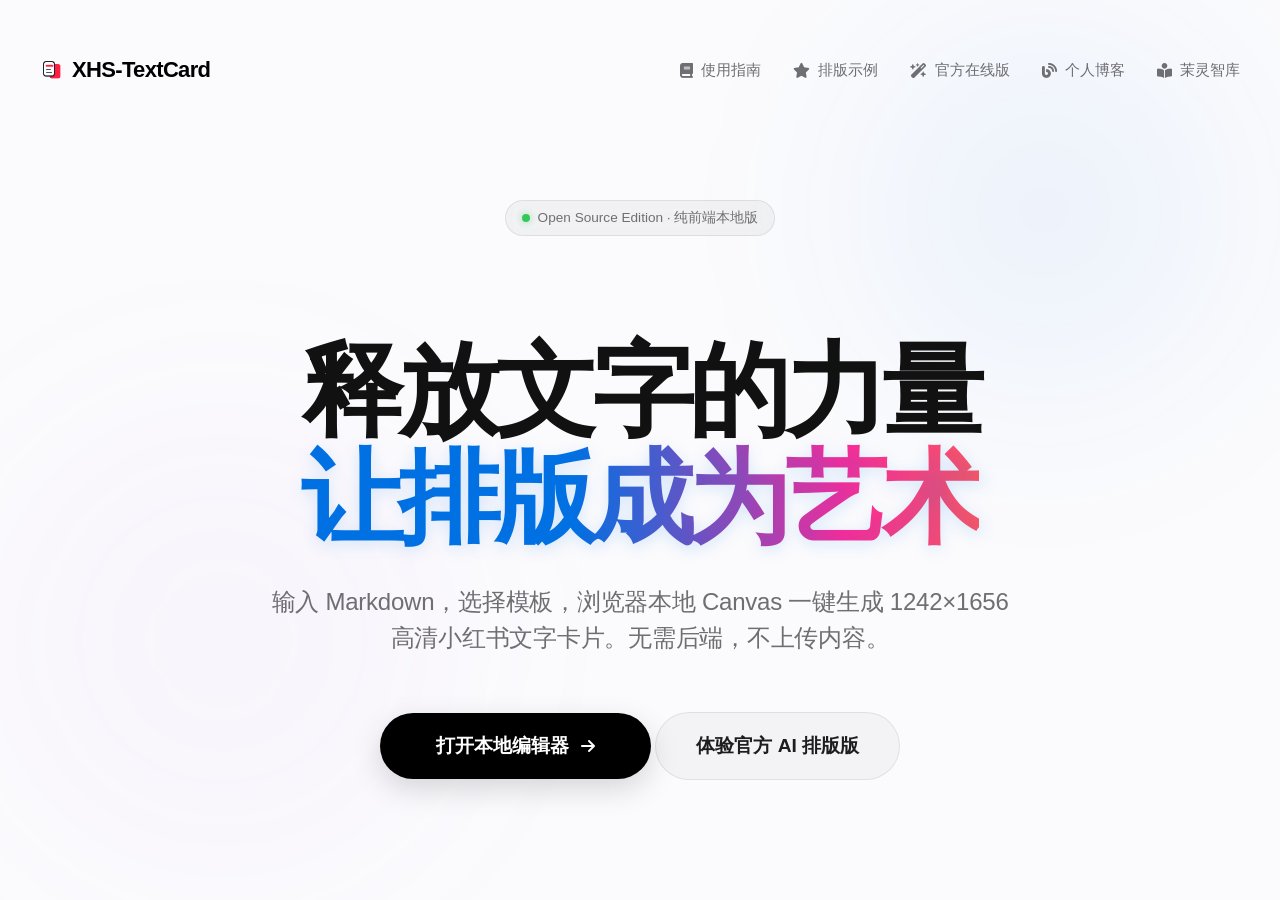
==== index.html @ 155b5cff "66" ====
<!DOCTYPE html>
<html lang="zh-CN" prefix="og: http://ogp.me/ns#">
<head>
    <meta charset="UTF-8">
    <meta name="viewport" content="width=device-width, initial-scale=1.0">
    <title>小红书文字卡片生成器·Markdown 转图片</title>
    <meta name="description" content="一款纯前端开源小红书文字卡片生成器。支持 Markdown 排版、 智能分页、12 款大师级模板、本地 Canvas 渲染、品牌签名防盗水印。一键导出 1242×1656 高清图片。官方在线版提供 AI 智能排版、飞书批量集成和 API 增强能力。">
    <meta name="keywords" content="小红书文字卡片生成器,小红书排版工具,文字转图片,Markdown转图片,创作者神器,排版设计,社交媒体运营">
    <meta name="author" content="茉灵智库">
    <meta name="robots" content="index, follow">
    <link rel="canonical" href="https://88lin.github.io/TextCard/">
    <link rel="icon" href="/favicon.svg" type="image/svg+xml">
    <link rel="apple-touch-icon" href="/apple-touch-icon.png">
    <link rel="manifest" href="/site.webmanifest">
    <meta name="theme-color" content="#ffffff">
    
    <!-- Open Graph / Facebook -->
    <meta property="og:type" content="website">
    <meta property="og:url" content="https://88lin.github.io/TextCard/">
    <meta property="og:title" content="小红书智能文字转图片工具 - 创作者排版神器">
    <meta property="og:description" content="纯前端开源小红书文字卡片生成器，支持 Markdown 智能分页、12款大师级模板、本地 Canvas 渲染、品牌签名防盗水印。专为内容创作者打造，一键将长文转化为高颜值社交媒体图片，创作者排版神器！">
    <meta property="og:site_name" content="XHS-TextCard">
    <meta property="og:image" content="https://88lin.github.io/TextCard/og-cover.png">
    <meta property="og:image:width" content="2400">
    <meta property="og:image:height" content="1260">
    <meta property="og:image:alt" content="XHS-TextCard 小红书文字卡片生成器界面预览">
    <meta property="og:locale" content="zh_CN">

    <!-- Twitter -->
    <meta name="twitter:card" content="summary_large_image">
    <meta name="twitter:url" content="https://88lin.github.io/TextCard/">
    <meta name="twitter:title" content="小红书文字转图片工具｜XHS-TextCard">
    <meta name="twitter:description" content="专为小红书打造的文字转图片工具，支持 Markdown 智能分页、12 款模板、本地 Canvas 渲染。官方在线版提供 AI 智能排版增强能力。">
    <meta name="twitter:image" content="https://88lin.github.io/TextCard/og-cover.png">
    <meta name="twitter:image:alt" content="小红书文字转图片工具预览图">

    <script type="application/ld+json">
    {
      "@context": "https://schema.org",
      "@type": "SoftwareApplication",
      "name": "XHS-TextCard",
      "alternateName": [
        "小红书文字卡片生成器",
        "小红书排版工具",
        "XHS Card Generator",
        "小红书 Markdown 转图片工具"
      ],
      "url": "https://88lin.github.io/TextCard/",
      "logo": "https://88lin.github.io/TextCard/favicon.svg",
      "image": "https://88lin.github.io/TextCard/og-cover.png",
      "screenshot": [
        "https://88lin.github.io/TextCard/assets/template-minimalist.png",
        "https://88lin.github.io/TextCard/assets/template-gradient.png",
        "https://88lin.github.io/TextCard/assets/template-dark.png"
      ],
      "description": "免费开源的小红书文字卡片生成器，支持 Markdown 智能自动分页、12 大师级模板、本地 Canvas 渲染、品牌签名与防盗水印。纯浏览器本地运行，隐私零风险，一键将长文转化为高清图片。",
      "applicationCategory": "DesignApplication, MultimediaApplication",
      "operatingSystem": "Any",
      "browserRequirements": "Requires JavaScript. Requires HTML5 Canvas.",
      "softwareVersion": "1.4.0",
      "datePublished": "2024-01-01",
      "dateModified": "2026-05-17",
      "fileFormat": "text/html",
      "featureList": [
        "智能自动分页算法",
        "Markdown 语法支持",
        "12 款大师级设计模板",
        "品牌签名与防盗水印",
        "1242×1656 高清图片导出",
        "纯本地运行零数据上传",
        "实时预览编辑",
        "官方在线版支持 AI 智能排版"
      ],
      "screenshot": "https://88lin.github.io/TextCard/og-cover.png",
      "offers": {
        "@type": "Offer",
        "price": "0",
        "priceCurrency": "CNY",
        "availability": "https://schema.org/InStock",
        "priceValidUntil": "2099-12-31"
      },
      "aggregateRating": {
        "@type": "AggregateRating",
        "ratingValue": "4.9",
        "ratingCount": "128",
        "bestRating": "5",
        "worstRating": "1"
      },
      "author": {
        "@type": "Person",
        "name": "茉灵智库",
        "url": "https://88lin.github.io/gzh/index.html"
      },
      "publisher": {
        "@type": "Organization",
        "name": "XHS-TextCard",
        "url": "https://88lin.github.io/TextCard/",
        "logo": {
          "@type": "ImageObject",
          "url": "https://88lin.github.io/TextCard/rednote.png",
          "width": 1200,
          "height": 630
        }
      },
      "copyrightHolder": {
        "@type": "Person",
        "name": "茉灵智库"
      },
      "codeRepository": "https://github.com/88lin/TextCard",
      "sameAs": [
        "https://github.com/88lin/TextCard",
        "https://88lin.github.io/TextCard"
      ],
      "isBasedOn": "https://github.com/88lin/TextCard"
    }
    </script>

    <!-- BreadcrumbList Schema -->
    <script type="application/ld+json">
    {
      "@context": "https://schema.org",
      "@type": "BreadcrumbList",
      "itemListElement": [
        {
          "@type": "ListItem",
          "position": 1,
          "name": "首页",
          "item": "https://88lin.github.io/TextCard/"
        },
        {
          "@type": "ListItem",
          "position": 2,
          "name": "编辑器",
          "item": "https://88lin.github.io/TextCard/editor.html"
        }
      ]
    }
    </script>

    <!-- FAQ Schema -->
    <script type="application/ld+json">
    {
      "@context": "https://schema.org",
      "@type": "FAQPage",
      "mainEntity": [
        {
          "@type": "Question",
          "name": "如何制作小红书文字卡片？",
          "acceptedAnswer": {
            "@type": "Answer",
            "text": "在工作台输入文字并选择模板，系统会自动完成分页和排版，一键下载高清图片。支持 Markdown 语法，包括标题、加粗、高亮、列表等格式。"
          }
        },
        {
          "@type": "Question",
          "name": "XHS-TextCard 支持 Markdown 语法吗？",
          "acceptedAnswer": {
            "@type": "Answer",
            "text": "完美支持标题、加粗、高亮、列表等 Markdown 语法，让文字更具表现力。"
          }
        },
        {
          "@type": "Question",
          "name": "生成的图片质量如何？",
          "acceptedAnswer": {
            "@type": "Answer",
            "text": "默认生成 1242x1656 高清图片，适配小红书 3:4 黄金比例，文字清晰锐利，完美适配视网膜屏幕。"
          }
        },
        {
          "@type": "Question",
          "name": "文字太长会被截断吗？",
          "acceptedAnswer": {
            "@type": "Answer",
            "text": "不会。系统内置智能分页算法，当内容超过单页容量时，会自动按段落切分为多张连贯的卡片。"
          }
        },
        {
          "@type": "Question",
          "name": "XHS-TextCard 是否免费？有水印吗？",
          "acceptedAnswer": {
            "@type": "Answer",
            "text": "开源版完全免费，保持纯前端和本地渲染。官方在线版提供 AI 智能排版、飞书批量集成和 API 等增强能力。"
          }
        }
      ]
    }
    </script>

    <link rel="stylesheet" href="https://cdnjs.snrat.com/ajax/libs/font-awesome/6.4.0/css/all.min.css">
    <link rel="stylesheet" href="css/base/reset.css">
    <link rel="stylesheet" href="css/base/variables.css">
    <link rel="stylesheet" href="css/pages/index.css">
    <link rel="icon" href="logo.png" type="image/png">
    <link rel="apple-touch-icon" href="logo.png">
</head>

<body>
    <div id="landing-page" class="landing-page">
        <div class="landing-content">
            <nav class="landing-nav">
                <div class="brand">
                    <img src="logo.png" alt="XHS-TextCard" width="24" height="24">
                    XHS-TextCard
                </div>
                <div class="nav-links">
                    <a href="guide.html">
                        <i class="fas fa-book"></i> 使用指南
                    </a>
                    <a href="format-demo.html">
                        <i class="fas fa-star"></i> 排版示例
                    </a>
                    <a href="https://88lin.github.io/TextCard/" target="_blank" rel="noopener">
                        <i class="fas fa-wand-magic-sparkles"></i> 官方在线版
                    </a>
                    <a href="https://blog.88lin.eu.org">
                        <i class="fas fa-blog"></i> 个人博客
                    </a>
                    <span class="contact-item qr-trigger">
                        <i class="fas fa-book-reader"></i> 茉灵智库
                        <div class="qr-popover">
                            <img src="rednote.png" alt="公众号二维码">
                            <p>扫码关注公众号</p>
                        </div>
                    </span>
                </div>
            </nav>
            
            <main class="hero-section">
                <div class="hero-pill"><span class="hero-pill-dot"></span>Open Source Edition · 纯前端本地版</div>
                <h1 class="hero-title"><span class="seo-visually-hidden">XHS-TextCard：开源小红书文字卡片生成器</span>释放文字的力量<br><span class="accent">让排版成为艺术</span></h1>
                <p class="hero-subtitle">输入 Markdown，选择模板，浏览器本地 Canvas 一键生成 1242×1656 高清小红书文字卡片。无需后端，不上传内容。</p>
                <div class="hero-actions">
                    <a href="editor.html" class="btn-hero">
                        打开本地编辑器
                        <i class="fas fa-arrow-right"></i>
                    </a>
                    <a href="https://88lin.github.io/TextCard/" class="btn-secondary" target="_blank" rel="noopener">
                        体验官方 AI 排版版
                    </a>
                </div>
            </main>

            <!-- SEO Content Section -->
            <section class="seo-content" style="max-width: 900px; margin: 3rem auto; padding: 0 1.5rem; text-align: center;">
                <h2 style="font-size: 1.8rem; color: var(--landing-text-main); margin-bottom: 1.5rem; font-weight: 600;">为什么需要小红书文字卡片生成器？</h2>
                <p style="color: var(--landing-text-secondary); line-height: 1.8; margin-bottom: 1.5rem; font-size: 0.95rem;">
                    在小红书内容创作中，图文并茂的笔记往往能获得更高的曝光率和互动量。传统截图无法保证排版美观，复杂图像编辑软件又费时费力。<strong>XHS-TextCard 小红书文字卡片生成器</strong>是一款专为创作者打造的<strong>开源小红书文字卡片工具</strong>，让你无需设计基础，也能快速生成专业级文字卡片。
                </p>
                <p style="color: var(--landing-text-secondary); line-height: 1.8; margin-bottom: 1.5rem; font-size: 0.95rem;">
                    XHS-TextCard 支持<strong>小红书 Markdown 转图片</strong>，解析标题、加粗、高亮、引用、列表和图片等语法。配合智能分页算法，长文会自动拆分为多张 3:4 比例高清卡片（1242×1656px），并支持专属签名、防盗水印和模板级视觉定制。
                </p>
            </section>

            <section class="features-grid">
                <div class="feature-card">
                    <div class="feature-icon"><i class="fas fa-magic"></i></div>
                    <h3>智能自动分页</h3>
                    <p>自动拆分长文，智能掌控阅读节奏</p>
                </div>
                <div class="feature-card">
                    <div class="feature-icon"><i class="fas fa-palette"></i></div>
                    <h3>大师级模板</h3>
                    <p>内置专业设计，一键开启高级排版</p>
                </div>
                <div class="feature-card">
                    <div class="feature-icon"><i class="fas fa-fingerprint"></i></div>
                    <h3>全方位定制</h3>
                    <p>专属签名与水印，打造独特品牌 IP</p>
                </div>
            </section>

            <section class="template-showcase" style="padding: 2rem 0; margin-top: 2rem;">
                <div style="max-width: 1000px; margin: 0 auto;">
                    <h2 style="text-align: center; margin-bottom: 1rem; color: var(--landing-text-main); font-size: 2rem; font-weight: 600;">12 款大师级小红书文字卡片模板，一键切换</h2>
                    <p style="text-align:center; color: var(--landing-text-secondary); margin-bottom: 2.5rem; font-size: 0.95rem;">开源版内置多套模板，可本地调整字号、行距、背景、签名和水印。</p>
                    <div style="display: grid; grid-template-columns: repeat(auto-fit, minmax(280px, 1fr)); gap: 2rem;">
                        <!-- 风格 1 -->
                        <div style="background: rgba(255,255,255,0.6); backdrop-filter: blur(20px); -webkit-backdrop-filter: blur(20px); border-radius: 24px; overflow: hidden; border: 1px solid rgba(255,255,255,0.5); transition: transform 0.3s ease;">
                            <div style="width: 100%; aspect-ratio: 3/4; overflow: hidden; background: #f5f7fa;">
                                <img src="assets/template-minimalist.png" alt="小红书文字卡片生成器极简留白风格模板预览" style="width: 100%; height: 100%; object-fit: cover; display: block;">
                            </div>
                            <div style="padding: 1.5rem;">
                                <h3 style="font-size: 1.1rem; margin-bottom: 0.5rem; color: var(--landing-text-main); font-weight: 600;">极简留白风格</h3>
                                <p style="color: var(--landing-text-secondary); font-size: 0.9rem; line-height: 1.5;">适合情感语录、诗歌摘录。大面积留白给予呼吸感，突出文字本身的力量。</p>
                            </div>
                        </div>
                        <!-- 风格 2 -->
                        <div style="background: rgba(255,255,255,0.6); backdrop-filter: blur(20px); -webkit-backdrop-filter: blur(20px); border-radius: 24px; overflow: hidden; border: 1px solid rgba(255,255,255,0.5); transition: transform 0.3s ease;">
                            <div style="width: 100%; aspect-ratio: 3/4; overflow: hidden; background: #a1c4fd;">
                                <img src="assets/template-gradient.png" alt="小红书排版工具清新渐变风格模板预览" style="width: 100%; height: 100%; object-fit: cover; display: block;">
                            </div>
                            <div style="padding: 1.5rem;">
                                <h3 style="font-size: 1.1rem; margin-bottom: 0.5rem; color: var(--landing-text-main); font-weight: 600;">清新渐变风格</h3>
                                <p style="color: var(--landing-text-secondary); font-size: 0.9rem; line-height: 1.5;">适合干货分享、知识科普。柔和的背景色减少阅读疲劳，提升完读率。</p>
                            </div>
                        </div>
                        <!-- 风格 3 -->
                        <div style="background: rgba(255,255,255,0.6); backdrop-filter: blur(20px); -webkit-backdrop-filter: blur(20px); border-radius: 24px; overflow: hidden; border: 1px solid rgba(255,255,255,0.5); transition: transform 0.3s ease;">
                            <div style="width: 100%; aspect-ratio: 3/4; overflow: hidden; background: #333;">
                                <img src="assets/template-dark.png" alt="小红书 Markdown 转图片暗黑沉浸风格模板预览" style="width: 100%; height: 100%; object-fit: cover; display: block;">
                            </div>
                            <div style="padding: 1.5rem;">
                                <h3 style="font-size: 1.1rem; margin-bottom: 0.5rem; color: var(--landing-text-main); font-weight: 600;">暗黑沉浸风格</h3>
                                <p style="color: var(--landing-text-secondary); font-size: 0.9rem; line-height: 1.5;">适合深度思考、夜读内容。高对比度设计，让文字在深色背景中熠熠生辉。</p>
                            </div>
                        </div>
                    </div>
                    <div style="text-align: center; margin-top: 3rem;">
                        <a href="editor.html" class="btn-hero" style="text-decoration: none; font-size: 1rem; padding: 12px 32px; background: rgba(29, 29, 31, 0.8);">打开编辑器浏览全部模板</a>
                    </div>
                </div>
            </section>
            <!-- Technical Context (Re-positioned & Styled for Blend-in) -->
            <section class="ai-context" aria-label="核心技术" style="margin: 4rem auto; max-width: 800px; text-align: center;">
                <h3 style="font-size: 1.5rem; margin-bottom: 1.5rem; color: var(--landing-text-main); font-weight: 600;">为什么选择 XHS-TextCard？</h3>
                <div style="display: flex; flex-wrap: wrap; justify-content: center; gap: 2rem;">
                    <div style="flex: 1; min-width: 200px;">
                        <div style="font-size: 1.5rem; margin-bottom: 0.5rem; color: var(--landing-accent);">⚡️</div>
                        <h4 style="font-weight: 600; margin-bottom: 0.5rem;">智能分页算法</h4>
                        <p style="font-size: 0.9rem; color: var(--landing-text-secondary);">自动识别段落与标点，长文自动拆分为多张连贯卡片。</p>
                    </div>
                    <div style="flex: 1; min-width: 200px;">
                        <div style="font-size: 1.5rem; margin-bottom: 0.5rem; color: var(--landing-accent);">💎</div>
                        <h4 style="font-weight: 600; margin-bottom: 0.5rem;">无损矢量渲染</h4>
                        <p style="font-size: 0.9rem; color: var(--landing-text-secondary);">基于 Canvas 技术，输出 1242x1656px 视网膜级高清 PNG。</p>
                    </div>
                    <div style="flex: 1; min-width: 200px;">
                        <div style="font-size: 1.5rem; margin-bottom: 0.5rem; color: var(--landing-accent);">🔒</div>
                        <h4 style="font-weight: 600; margin-bottom: 0.5rem;">零后端隐私保护</h4>
                        <p style="font-size: 0.9rem; color: var(--landing-text-secondary);">所有数据均在浏览器本地处理，即用即走，安全无忧。</p>
                    </div>
                </div>
            </section>

            <section class="faq-section" style="margin-top: 4rem; padding-bottom: 4rem; max-width: 1000px; margin-left: auto; margin-right: auto;">
                <h2 style="text-align: center; margin-bottom: 3rem; color: var(--landing-text-main); font-size: 2rem; font-weight: 600;">小红书排版工具常见问题</h2>
                <div class="faq-grid" style="display: grid; grid-template-columns: repeat(auto-fit, minmax(300px, 1fr)); gap: 3rem; padding: 0 1rem;">
                    <div class="faq-item">
                        <h4 style="margin-bottom: 0.8rem; color: var(--landing-text-main); font-weight: 600;">如何制作小红书文字卡片？</h4>
                        <p style="font-size: 0.95rem; line-height: 1.6; color: var(--landing-text-secondary);">在工作台输入文字并选择模板，系统会自动完成分页和排版，一键下载高清图片。</p>
                    </div>
                    <div class="faq-item">
                        <h4 style="margin-bottom: 0.8rem; color: var(--landing-text-main); font-weight: 600;">支持 Markdown 语法吗？</h4>
                        <p style="font-size: 0.95rem; line-height: 1.6; color: var(--landing-text-secondary);">完美支持标题、加粗、高亮、列表等 Markdown 语法，让文字更具表现力。</p>
                    </div>
                    <div class="faq-item">
                        <h4 style="margin-bottom: 0.8rem; color: var(--landing-text-main); font-weight: 600;">生成的图片质量如何？</h4>
                        <p style="font-size: 0.95rem; line-height: 1.6; color: var(--landing-text-secondary);">默认生成 1242x1656 高清图片，适配小红书 3:4 黄金比例，文字清晰锐利。</p>
                    </div>
                    <div class="faq-item">
                        <h4 style="margin-bottom: 0.8rem; color: var(--landing-text-main); font-weight: 600;">文字太长会被截断吗？</h4>
                        <p style="font-size: 0.95rem; line-height: 1.6; color: var(--landing-text-secondary);">不会。系统内置智能分页算法，当内容超过单页容量时，会自动按段落切分为多张连贯的卡片。</p>
                    </div>
                    <div class="faq-item">
                        <h4 style="margin-bottom: 0.8rem; color: var(--landing-text-main); font-weight: 600;">是否免费？有水印吗？</h4>
                        <p style="font-size: 0.95rem; line-height: 1.6; color: var(--landing-text-secondary);">开源版完全免费并保持纯前端。需要 AI 智能排版、飞书批量流程或 API 时，可使用官方在线版。</p>
                    </div>
                </div>
            </section>

            <footer style="text-align: center; padding: 2rem; border-top: 1px solid rgba(0,0,0,0.05); margin-top: 2rem; color: var(--color-text-secondary); font-size: 0.9rem;">
                <p style="margin-bottom: 0.5rem;"><a href="editor.html" style="color:inherit;">编辑器</a> · <a href="guide.html" style="color:inherit;">使用指南</a> · <a href="format-demo.html" style="color:inherit;">排版示例</a> · <a href="https://88lin.github.io/TextCard/" target="_blank" rel="noopener" style="color:inherit;">官方在线版</a></p>
                <p>&copy; 2026 XHS-TextCard Open Source Edition | Original project: <a href="https://github.com/88lin/TextCard" target="_blank" rel="noopener" style="color:inherit;">88lin/TextCard</a></p>
            </footer>
        </div>
        <div class="landing-bg">
            <div class="blob blob-1"></div>
            <div class="blob blob-2"></div>
        </div>
    </div>
</body>
</html>
---- css/base/variables.css ----
/* ========================================
 * CSS变量和设计令牌系统 - 视觉增强版
 * ======================================== */

:root {
  /* === 布局常量 === */
  --preview-width: 500px;
  --preview-height: 667px;
  --output-width: 1242px;
  --output-height: 1656px;
  --preview-aspect-ratio: 500/667;
  
  /* === 文字区域常量 === */
  --text-area-width: 410px;
  --text-area-height: 540px;
  --text-area-padding: 40px;
  
  /* === 面板尺寸 === */
  --left-panel-width: 320px;
  --template-panel-width: 200px;
  --editor-panel-width: 260px;
  --panel-gap: 12px;
  --container-padding: 12px;
  
  /* === 设计令牌 - 视觉增强 === */
  --color-primary: #6366f1;
  --color-primary-light: #818cf8;
  --color-primary-dark: #4f46e5;
  --color-primary-gradient: linear-gradient(135deg, #6366f1 0%, #8b5cf6 50%, #d946ef 100%);
  --color-accent: #f472b6;
  --color-accent-gradient: linear-gradient(135deg, #f472b6 0%, #fb923c 100%);
  
  --color-secondary: #f8fafc;
  --color-text-primary: #1e293b;
  --color-text-secondary: #64748b;
  --color-border: #e2e8f0;
  --color-background: #f1f5f9;
  
  /* === 玻璃拟态系统 - 性能优化版 === */
  --glass-bg: rgba(255, 255, 255, 0.95);
  --glass-bg-strong: rgba(255, 255, 255, 0.98);
  --glass-border: rgba(226, 232, 240, 0.8);
  --glass-shadow: 0 2px 12px rgba(0, 0, 0, 0.06);
  
  /* === 间距系统 === */
  --spacing-xs: 4px;
  --spacing-sm: 8px;
  --spacing-md: 12px;
  --spacing-lg: 16px;
  --spacing-xl: 20px;
  --spacing-xxl: 24px;
  
  /* === 字体系统 === */
  --font-family-system: -apple-system, BlinkMacSystemFont, "SF Pro Text", "Helvetica Neue", Helvetica, Arial, sans-serif;
  --font-size-xs: 11px;
  --font-size-sm: 12px;
  --font-size-base: 14px;
  --font-size-lg: 16px;
  --font-size-xl: 18px;
  --font-size-xxl: 20px;
  
  /* === 阴影系统 - 性能优化版 === */
  --shadow-sm: 0 1px 4px rgba(0, 0, 0, 0.05);
  --shadow-md: 0 2px 8px rgba(0, 0, 0, 0.08);
  --shadow-lg: 0 4px 16px rgba(0, 0, 0, 0.1);
  --shadow-xl: 0 8px 24px rgba(0, 0, 0, 0.12);
  --shadow-glow: 0 0 12px rgba(99, 102, 241, 0.2);
  --shadow-glow-accent: 0 0 12px rgba(244, 114, 182, 0.2);
  
  /* === 边框半径 === */
  --radius-sm: 6px;
  --radius-md: 10px;
  --radius-lg: 14px;
  --radius-xl: 20px;
  --radius-xxl: 28px;
  
  /* === 动画系统 === */
  --transition-fast: 0.15s ease;
  --transition-normal: 0.25s cubic-bezier(0.4, 0, 0.2, 1);
  --transition-slow: 0.4s cubic-bezier(0.4, 0, 0.2, 1);
  --transition-bounce: 0.5s cubic-bezier(0.34, 1.56, 0.64, 1);
}

/* === 模板配置变量（动态设置）=== */
:root {
  --template-bg-color: #ffffff;
  --template-text-color: #333333;
  --template-font-size: 16px;
  --template-line-height: 1.8;
  --template-letter-spacing: 0.5px;
  --template-font-family: var(--font-family-system);
  --template-layer-padding: 0px;
  --text-padding: 40px;
  --template-signature-color: #555555;
  --template-watermark-color: rgba(0, 0, 0, 0.1);
}
---- css/pages/index.css ----
/* ========================================
 * Landing Page - Luxury Minimalist Theme
 * ======================================== */

.landing-page {
  /* Local Design Tokens - Luxury Minimalist Edition */
  --landing-bg: #fbfbfd;
  --landing-text-main: #1d1d1f;
  --landing-text-secondary: #6e6e73; /* Slightly darker for better readability */
  --landing-accent: #0071e3;
  --landing-accent-gradient: linear-gradient(to right, #0071e3 20%, #ff2997 40%, #ff8029 60%, #0071e3 80%);
  --landing-glass-bg: rgba(255, 255, 255, 0.75);
  --landing-glass-border: rgba(255, 255, 255, 0.7);
  --landing-shadow-ambient: 0 4px 24px rgba(0, 0, 0, 0.04);
  --landing-shadow-hover: 0 20px 40px rgba(0, 0, 0, 0.08);
  --font-serif: "New York", "SF Pro Serif", "Times New Roman", Times, serif;
  --font-sans: -apple-system, BlinkMacSystemFont, "SF Pro Display", "Helvetica Neue", sans-serif;
  
  position: fixed;
  top: 0;
  left: 0;
  width: 100%;
  height: 100vh;
  background-color: var(--landing-bg);
  overflow-y: auto;
  overflow-x: hidden;
  z-index: 9999;
  font-family: var(--font-sans);
  color: var(--landing-text-main);
  -webkit-font-smoothing: antialiased;
}

/* === Background Blobs & Noise === */
.landing-bg {
  position: absolute;
  top: 0;
  left: 0;
  width: 100%;
  height: 100%;
  z-index: 0;
  pointer-events: none;
  overflow: hidden;
}

/* Film Grain/Noise Effect */
.landing-bg::after {
  content: "";
  position: absolute;
  top: 0; left: 0; width: 100%; height: 100%;
  background-image: url('[data-uri]');
  opacity: 0.03; 
  pointer-events: none;
  z-index: 1;
}

.blob {
  position: absolute;
  border-radius: 50%;
  filter: blur(80px);
  opacity: 0.5;
  animation: float 20s infinite ease-in-out alternate;
}

.blob-1 {
  top: -10%;
  right: -5%;
  width: 600px;
  height: 600px;
  background: radial-gradient(circle, rgba(0, 113, 227, 0.15) 0%, rgba(255, 255, 255, 0) 70%);
  animation-delay: -5s;
}

.blob-2 {
  bottom: -10%;
  left: -10%;
  width: 700px;
  height: 700px;
  background: radial-gradient(circle, rgba(175, 82, 222, 0.1) 0%, rgba(255, 255, 255, 0) 70%);
}

@keyframes float {
  0% { transform: translate(0, 0) scale(1); }
  50% { transform: translate(30px, -50px) scale(1.1); }
  100% { transform: translate(-20px, 20px) scale(0.95); }
}

/* === Content Container === */
.landing-content {
  position: relative;
  z-index: 2;
  max-width: 1200px;
  margin: 0 auto;
  padding: 0 24px;
  display: flex;
  flex-direction: column;
  min-height: 100vh;
}

/* === Navigation === */
.landing-nav {
  display: flex;
  justify-content: space-between;
  align-items: center;
  height: 100px;
  padding-top: 20px;
}

.landing-nav .brand {
  font-size: 22px;
  font-weight: 700;
  letter-spacing: -0.03em;
  color: #000;
  display: flex;
  align-items: center;
  gap: 8px;
}

.landing-nav .nav-links {
  display: flex;
  align-items: center;
  gap: 32px;
}

.landing-nav .nav-links a,
.landing-nav .nav-links .contact-item {
  color: var(--landing-text-secondary);
  text-decoration: none;
  font-size: 15px;
  font-weight: 500;
  transition: all 0.3s ease;
  display: flex;
  align-items: center;
  gap: 8px;
  cursor: pointer;
}

.landing-nav .nav-links a:hover,
.qr-trigger:hover {
  color: var(--landing-text-main);
}

.qr-trigger {
  position: relative;
}

.qr-popover {
  position: absolute;
  top: calc(100% + 15px);
  right: 0;
  width: 180px;
  padding: 16px;
  background: white;
  border-radius: 20px;
  box-shadow: 0 20px 40px rgba(0, 0, 0, 0.12);
  border: 1px solid rgba(0, 0, 0, 0.05);
  display: flex;
  flex-direction: column;
  align-items: center;
  gap: 12px;
  opacity: 0;
  visibility: hidden;
  transform: translateY(10px);
  transition: all 0.4s cubic-bezier(0.165, 0.84, 0.44, 1);
  z-index: 100;
}

.qr-popover::before {
  content: '';
  position: absolute;
  bottom: 100%;
  right: 24px;
  border: 8px solid transparent;
  border-bottom-color: white;
}

.qr-popover img {
  width: 100%;
  height: auto;
  border-radius: 12px;
}

.qr-popover p {
  font-size: 13px;
  color: var(--landing-text-main);
  margin: 0;
  font-weight: 600;
}

.qr-trigger:hover .qr-popover {
  opacity: 1;
  visibility: visible;
  transform: translateY(0);
}

/* Utility: visually hidden but SEO-readable text */
.seo-visually-hidden {
  position: absolute;
  width: 1px;
  height: 1px;
  padding: 0;
  margin: -1px;
  overflow: hidden;
  clip: rect(0, 0, 0, 0);
  white-space: nowrap;
  border: 0;
}

/* === Hero Section === */
.hero-section {
  flex: 1;
  display: flex;
  flex-direction: column;
  justify-content: center;
  align-items: center;
  text-align: center;
  padding: 80px 0 100px;
  animation: fadeUp 1.2s cubic-bezier(0.165, 0.84, 0.44, 1);
}

.hero-pill {
  display: inline-flex;
  align-items: center;
  padding: 8px 16px;
  background: rgba(0, 0, 0, 0.04);
  border: 1px solid rgba(0, 0, 0, 0.08);
  border-radius: 999px;
  margin-bottom: 32px;
  font-size: 0.85rem;
  font-weight: 500;
  color: var(--landing-text-secondary);
  backdrop-filter: blur(8px);
  -webkit-backdrop-filter: blur(8px);
}

.hero-pill-dot {
  width: 8px;
  height: 8px;
  border-radius: 50%;
  background: #34c759;
  margin-right: 8px;
  box-shadow: 0 0 8px rgba(52, 199, 89, 0.5);
}

.hero-actions-group {
  display: flex;
  gap: 16px;
  justify-content: center;
  align-items: center;
  flex-wrap: wrap;
}

.ai-demo {
  width: min(980px, 100%);
  margin: 56px auto 0;
  display: grid;
  grid-template-columns: 1fr auto 1fr;
  gap: 18px;
  align-items: stretch;
}

.ai-demo-card,
.ai-demo-arrow {
  background: rgba(255, 255, 255, 0.68);
  border: 1px solid rgba(255, 255, 255, 0.84);
  border-radius: 24px;
  box-shadow: 0 18px 50px rgba(0, 0, 0, 0.06);
  backdrop-filter: blur(30px) saturate(160%);
  -webkit-backdrop-filter: blur(30px) saturate(160%);
}

.ai-demo-card {
  padding: 22px;
  text-align: left;
}

.ai-demo-label {
  display: inline-flex;
  margin-bottom: 12px;
  padding: 4px 10px;
  border-radius: 999px;
  background: rgba(0, 0, 0, 0.05);
  color: var(--landing-text-secondary);
  font-size: 12px;
  font-weight: 700;
}

.ai-demo-content {
  color: var(--landing-text-main);
  font-size: 14px;
  line-height: 1.75;
}

.ai-demo-content p,
.ai-demo-content ul {
  margin: 8px 0;
}

.ai-demo-content ul {
  padding-left: 18px;
}

.ai-demo-mark {
  background: rgba(255, 214, 10, 0.36);
  border-radius: 5px;
  padding: 0 4px;
}

.ai-demo-arrow {
  display: flex;
  flex-direction: column;
  align-items: center;
  justify-content: center;
  min-width: 116px;
  padding: 18px 14px;
  color: #111;
  font-size: 13px;
  font-weight: 700;
}

.ai-demo-arrow i {
  width: 38px;
  height: 38px;
  display: flex;
  align-items: center;
  justify-content: center;
  margin-bottom: 8px;
  border-radius: 50%;
  color: #fff;
  background: #111;
}

.official-note {
  margin: 72px auto 0;
  max-width: 920px;
  padding: 28px;
  border-radius: 28px;
  background: rgba(17, 24, 39, 0.92);
  color: #fff;
  text-align: center;
  box-shadow: 0 30px 80px rgba(17, 24, 39, 0.18);
}

.official-note p {
  margin: 8px auto 18px;
  max-width: 720px;
  color: rgba(255, 255, 255, 0.76);
  line-height: 1.7;
}

.official-note a {
  color: #fff;
  font-weight: 700;
}

@keyframes fadeUp {
  0% { opacity: 0; transform: translateY(40px); filter: blur(10px); }
  100% { opacity: 1; transform: translateY(0); filter: blur(0); }
}

.hero-title {
  font-size: clamp(3.5rem, 8vw, 6.5rem);
  font-weight: 800;
  line-height: 1.05;
  letter-spacing: -0.05em;
  margin-bottom: 32px;
  color: #111;
}

.hero-title .accent {
  display: inline-block;
  background: var(--landing-accent-gradient);
  background-size: 200% auto;
  -webkit-background-clip: text;
  -webkit-text-fill-color: transparent;
  animation: shine 8s linear infinite;
  text-shadow: 0 4px 16px rgba(0, 113, 227, 0.15);
}

@keyframes shine {
  to { background-position: 200% center; }
}

.hero-subtitle {
  font-size: 1.5rem;
  line-height: 1.5;
  color: var(--landing-text-secondary);
  max-width: 750px;
  margin: 0 auto 56px;
  font-weight: 500;
  letter-spacing: -0.01em;
}

/* === Buttons === */
.btn-hero {
  position: relative;
  display: inline-flex;
  align-items: center;
  justify-content: center;
  padding: 20px 56px;
  font-size: 1.2rem;
  font-weight: 600;
  color: white;
  background: #000;
  border: none;
  border-radius: 100px;
  cursor: pointer;
  overflow: hidden;
  transition: all 0.4s cubic-bezier(0.165, 0.84, 0.44, 1);
  box-shadow: 0 10px 30px rgba(0, 0, 0, 0.15);
  text-decoration: none;
}

.btn-hero i {
  margin-left: 12px;
  font-size: 16px;
  transition: transform 0.3s ease;
}

.btn-hero:hover {
  transform: translateY(-4px) scale(1.02);
  box-shadow: 0 20px 40px rgba(0, 0, 0, 0.2);
  background: #111;
}

.btn-hero:hover i {
  transform: translateX(6px);
}

.btn-hero:active {
  transform: translateY(0) scale(0.98);
}

.btn-secondary {
  display: inline-flex;
  align-items: center;
  justify-content: center;
  gap: 8px;
  padding: 20px 40px;
  font-size: 1.2rem;
  font-weight: 600;
  color: #1d1d1f;
  background: rgba(0, 0, 0, 0.03);
  border: 1px solid rgba(0, 0, 0, 0.08);
  border-radius: 100px;
  text-decoration: none;
  transition: all 0.3s cubic-bezier(0.165, 0.84, 0.44, 1);
}

.btn-secondary:hover {
  background: rgba(0, 0, 0, 0.06);
  transform: translateY(-2px);
}

/* === Features Grid & Cards === */
.features-grid {
  display: grid;
  grid-template-columns: repeat(3, 1fr);
  gap: 32px;
  margin-bottom: 100px;
  width: 100%;
}

.feature-card {
  background: var(--landing-glass-bg);
  backdrop-filter: blur(40px) saturate(180%);
  -webkit-backdrop-filter: blur(40px) saturate(180%);
  padding: 48px;
  border-radius: 32px;
  border: 1px solid rgba(255, 255, 255, 0.8);
  box-shadow: 
    0 4px 24px -6px rgba(0,0,0,0.04),
    inset 0 1px 1px rgba(255,255,255,0.6);
  transition: all 0.5s cubic-bezier(0.165, 0.84, 0.44, 1);
  text-align: left;
}

.feature-card:hover {
  transform: translateY(-12px) scale(1.02);
  background: rgba(255, 255, 255, 0.9);
  box-shadow: 0 30px 60px -12px rgba(0, 0, 0, 0.12);
}

.feature-icon {
  width: 64px;
  height: 64px;
  display: flex;
  align-items: center;
  justify-content: center;
  background: #f5f5f7;
  border-radius: 18px;
  margin-bottom: 28px;
  font-size: 24px;
  color: #000;
  transition: all 0.3s ease;
}

.feature-card:hover .feature-icon {
  background: #000;
  color: white;
}

.feature-card h3 {
  font-size: 24px;
  font-weight: 700;
  margin-bottom: 16px;
  color: #000;
  letter-spacing: -0.02em;
}

.feature-card p {
  font-size: 16px;
  line-height: 1.6;
  color: var(--landing-text-secondary);
}

/* === Showcase Section === */
.template-showcase > div > div > div {
  box-shadow: 
    0 4px 24px -6px rgba(0,0,0,0.05),
    inset 0 1px 1px rgba(255,255,255,0.6),
    inset 0 0 1px rgba(255,255,255,0.9);
  border: 1px solid rgba(255,255,255,0.8) !important;
  background: linear-gradient(135deg, rgba(255,255,255,0.6) 0%, rgba(255,255,255,0.3) 100%) !important;
  backdrop-filter: blur(40px) saturate(180%);
  -webkit-backdrop-filter: blur(40px) saturate(180%);
  border-radius: 28px !important;
}

.template-showcase h2 {
  font-size: 2.5rem !important;
  letter-spacing: -0.03em;
}

/* === FAQ === */
.faq-section h2 {
  font-size: 2.5rem !important;
  letter-spacing: -0.03em;
}

.faq-item h4 {
  font-size: 1.25rem !important;
  letter-spacing: -0.01em;
}

/* === Mobile Responsiveness === */
@media (max-width: 992px) {
  .features-grid {
    grid-template-columns: 1fr;
    gap: 24px;
  }
}

@media (max-width: 768px) {
  .hero-title {
    font-size: 3rem;
  }
  
  .hero-subtitle {
    font-size: 1.2rem;
  }
  
  .feature-card {
    padding: 32px;
  }
  
  .landing-nav {
    height: 80px;
  }

  .landing-nav .nav-links {
    gap: 14px;
    font-size: 13px;
  }

  .ai-demo {
    grid-template-columns: 1fr;
  }

  .ai-demo-arrow {
    min-width: 0;
  }
}
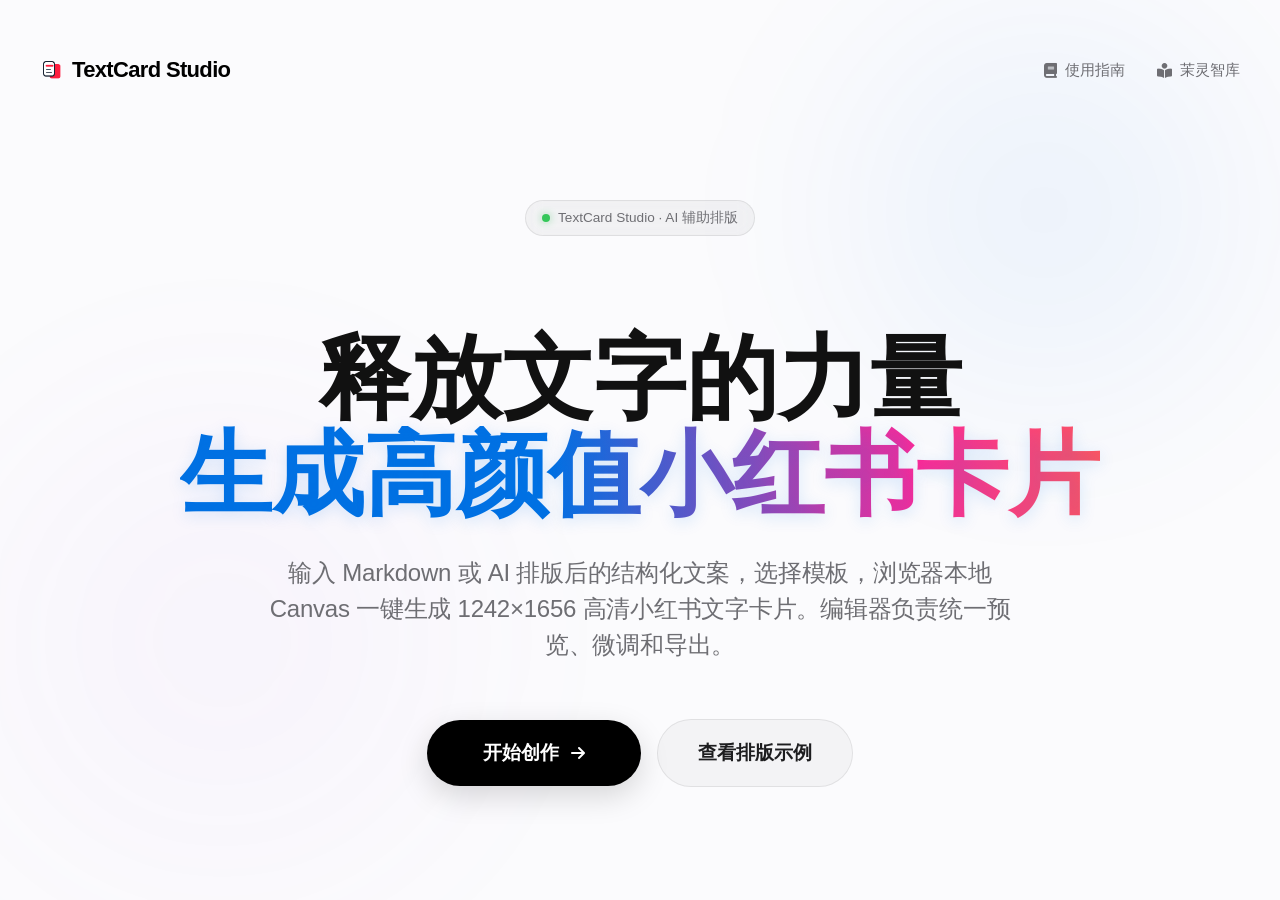
==== commit d98688ed: "666啊" ====
--- a/index.html
+++ b/index.html
@@ -3,115 +3,122 @@
 <head>
     <meta charset="UTF-8">
     <meta name="viewport" content="width=device-width, initial-scale=1.0">
-    <title>小红书文字卡片生成器·Markdown 转图片</title>
-    <meta name="description" content="一款纯前端开源小红书文字卡片生成器。支持 Markdown 排版、 智能分页、12 款大师级模板、本地 Canvas 渲染、品牌签名防盗水印。一键导出 1242×1656 高清图片。官方在线版提供 AI 智能排版、飞书批量集成和 API 增强能力。">
-    <meta name="keywords" content="小红书文字卡片生成器,小红书排版工具,文字转图片,Markdown转图片,创作者神器,排版设计,社交媒体运营">
+    <title>TextCard Studio｜小红书文字卡片生成器 Markdown/AI 排版</title>
+    <meta name="description" content="TextCard Studio 是面向小红书创作者的文字卡片生成器，支持 Markdown 和 AI 排版文案预览、智能分页、模板定制、本地 Canvas 渲染，一键导出 1242×1656 高清图片。">
     <meta name="author" content="茉灵智库">
     <meta name="robots" content="index, follow">
     <link rel="canonical" href="https://88lin.github.io/TextCard/">
+    <link rel="author" href="https://blog.88lin.eu.org">
     <link rel="icon" href="/favicon.svg" type="image/svg+xml">
     <link rel="apple-touch-icon" href="/apple-touch-icon.png">
-    <link rel="manifest" href="/site.webmanifest">
     <meta name="theme-color" content="#ffffff">
     
     <!-- Open Graph / Facebook -->
     <meta property="og:type" content="website">
     <meta property="og:url" content="https://88lin.github.io/TextCard/">
-    <meta property="og:title" content="小红书智能文字转图片工具 - 创作者排版神器">
-    <meta property="og:description" content="纯前端开源小红书文字卡片生成器，支持 Markdown 智能分页、12款大师级模板、本地 Canvas 渲染、品牌签名防盗水印。专为内容创作者打造，一键将长文转化为高颜值社交媒体图片，创作者排版神器！">
-    <meta property="og:site_name" content="XHS-TextCard">
+    <meta property="og:title" content="TextCard Studio｜小红书文字卡片生成器">
+    <meta property="og:description" content="用 Markdown 或 AI 排版文案生成小红书文字卡片，支持智能分页、模板定制、本地 Canvas 渲染和高清批量导出。">
+    <meta property="og:site_name" content="TextCard Studio">
     <meta property="og:image" content="https://88lin.github.io/TextCard/og-cover.png">
     <meta property="og:image:width" content="2400">
     <meta property="og:image:height" content="1260">
-    <meta property="og:image:alt" content="XHS-TextCard 小红书文字卡片生成器界面预览">
+    <meta property="og:image:alt" content="TextCard Studio 小红书文字卡片生成器界面预览">
     <meta property="og:locale" content="zh_CN">
 
     <!-- Twitter -->
     <meta name="twitter:card" content="summary_large_image">
     <meta name="twitter:url" content="https://88lin.github.io/TextCard/">
-    <meta name="twitter:title" content="小红书文字转图片工具｜XHS-TextCard">
-    <meta name="twitter:description" content="专为小红书打造的文字转图片工具，支持 Markdown 智能分页、12 款模板、本地 Canvas 渲染。官方在线版提供 AI 智能排版增强能力。">
+    <meta name="twitter:title" content="TextCard Studio｜小红书文字卡片生成器">
+    <meta name="twitter:description" content="支持 Markdown 与 AI 排版文案预览，智能分页生成 1242×1656 小红书文字卡片。">
     <meta name="twitter:image" content="https://88lin.github.io/TextCard/og-cover.png">
     <meta name="twitter:image:alt" content="小红书文字转图片工具预览图">
 
     <script type="application/ld+json">
     {
       "@context": "https://schema.org",
-      "@type": "SoftwareApplication",
-      "name": "XHS-TextCard",
-      "alternateName": [
-        "小红书文字卡片生成器",
-        "小红书排版工具",
-        "XHS Card Generator",
-        "小红书 Markdown 转图片工具"
-      ],
-      "url": "https://88lin.github.io/TextCard/",
-      "logo": "https://88lin.github.io/TextCard/favicon.svg",
-      "image": "https://88lin.github.io/TextCard/og-cover.png",
-      "screenshot": [
-        "https://88lin.github.io/TextCard/assets/template-minimalist.png",
-        "https://88lin.github.io/TextCard/assets/template-gradient.png",
-        "https://88lin.github.io/TextCard/assets/template-dark.png"
-      ],
-      "description": "免费开源的小红书文字卡片生成器，支持 Markdown 智能自动分页、12 大师级模板、本地 Canvas 渲染、品牌签名与防盗水印。纯浏览器本地运行，隐私零风险，一键将长文转化为高清图片。",
-      "applicationCategory": "DesignApplication, MultimediaApplication",
-      "operatingSystem": "Any",
-      "browserRequirements": "Requires JavaScript. Requires HTML5 Canvas.",
-      "softwareVersion": "1.4.0",
-      "datePublished": "2024-01-01",
-      "dateModified": "2026-05-17",
-      "fileFormat": "text/html",
-      "featureList": [
-        "智能自动分页算法",
-        "Markdown 语法支持",
-        "12 款大师级设计模板",
-        "品牌签名与防盗水印",
-        "1242×1656 高清图片导出",
-        "纯本地运行零数据上传",
-        "实时预览编辑",
-        "官方在线版支持 AI 智能排版"
-      ],
-      "screenshot": "https://88lin.github.io/TextCard/og-cover.png",
-      "offers": {
-        "@type": "Offer",
-        "price": "0",
-        "priceCurrency": "CNY",
-        "availability": "https://schema.org/InStock",
-        "priceValidUntil": "2099-12-31"
-      },
-      "aggregateRating": {
-        "@type": "AggregateRating",
-        "ratingValue": "4.9",
-        "ratingCount": "128",
-        "bestRating": "5",
-        "worstRating": "1"
-      },
-      "author": {
-        "@type": "Person",
-        "name": "茉灵智库",
-        "url": "https://88lin.github.io/gzh/index.html"
-      },
-      "publisher": {
-        "@type": "Organization",
-        "name": "XHS-TextCard",
-        "url": "https://88lin.github.io/TextCard/",
-        "logo": {
-          "@type": "ImageObject",
-          "url": "https://88lin.github.io/TextCard/rednote.png",
-          "width": 1200,
-          "height": 630
+      "@graph": [
+        {
+          "@type": "WebSite",
+          "@id": "https://88lin.github.io/TextCard/#website",
+          "name": "TextCard Studio",
+          "url": "https://88lin.github.io/TextCard/",
+          "inLanguage": "zh-CN",
+          "publisher": {
+            "@id": "https://blog.88lin.eu.org/#organization"
+          }
+        },
+        {
+          "@type": "Organization",
+          "@id": "https://blog.88lin.eu.org/#organization",
+          "name": "茉灵智库",
+          "url": "https://blog.88lin.eu.org",
+          "logo": {
+            "@type": "ImageObject",
+            "url": "https://88lin.github.io/TextCard/logo.png"
+          },
+          "sameAs": [
+            "https://blog.88lin.eu.org",
+            "https://github.com/88lin/TextCard"
+          ]
+        },
+        {
+          "@type": "SoftwareApplication",
+          "@id": "https://88lin.github.io/TextCard/#app",
+          "name": "TextCard Studio",
+          "alternateName": [
+            "小红书文字卡片生成器",
+            "小红书排版工具",
+            "Markdown 转图片工具",
+            "AI 排版文字卡片工具"
+          ],
+          "url": "https://88lin.github.io/TextCard/",
+          "logo": "https://88lin.github.io/TextCard/favicon.svg",
+          "image": "https://88lin.github.io/TextCard/og-cover.png",
+          "screenshot": [
+            "https://88lin.github.io/TextCard/assets/template-minimalist.png",
+            "https://88lin.github.io/TextCard/assets/template-gradient.png",
+            "https://88lin.github.io/TextCard/assets/template-dark.png"
+          ],
+          "description": "TextCard Studio 是面向小红书创作者的文字卡片生成器，支持 Markdown 和 AI 排版文案预览、智能分页、模板定制、本地 Canvas 渲染与高清图片导出。",
+          "applicationCategory": "DesignApplication",
+          "operatingSystem": "Any",
+          "browserRequirements": "Requires JavaScript and HTML5 Canvas.",
+          "softwareVersion": "1.4.0",
+          "datePublished": "2024-01-01",
+          "dateModified": "2026-05-18",
+          "isAccessibleForFree": true,
+          "featureList": [
+            "Markdown 语法支持",
+            "AI 排版文案预览",
+            "智能自动分页",
+            "12 款设计模板",
+            "品牌签名与防盗水印",
+            "1242×1656 高清图片导出",
+            "浏览器本地 Canvas 渲染"
+          ],
+          "offers": {
+            "@type": "Offer",
+            "price": "0",
+            "priceCurrency": "CNY",
+            "availability": "https://schema.org/InStock"
+          },
+          "creator": {
+            "@id": "https://blog.88lin.eu.org/#organization"
+          },
+          "publisher": {
+            "@id": "https://blog.88lin.eu.org/#organization"
+          },
+          "copyrightHolder": {
+            "@id": "https://blog.88lin.eu.org/#organization"
+          },
+          "codeRepository": "https://github.com/88lin/TextCard",
+          "sameAs": [
+            "https://github.com/88lin/TextCard",
+            "https://blog.88lin.eu.org"
+          ],
+          "isBasedOn": "https://github.com/88lin/TextCard"
         }
-      },
-      "copyrightHolder": {
-        "@type": "Person",
-        "name": "茉灵智库"
-      },
-      "codeRepository": "https://github.com/88lin/TextCard",
-      "sameAs": [
-        "https://github.com/88lin/TextCard",
-        "https://88lin.github.io/TextCard"
-      ],
-      "isBasedOn": "https://github.com/88lin/TextCard"
+      ]
     }
     </script>
 
@@ -153,7 +160,7 @@
         },
         {
           "@type": "Question",
-          "name": "XHS-TextCard 支持 Markdown 语法吗？",
+          "name": "TextCard Studio 支持 Markdown 语法吗？",
           "acceptedAnswer": {
             "@type": "Answer",
             "text": "完美支持标题、加粗、高亮、列表等 Markdown 语法，让文字更具表现力。"
@@ -177,10 +184,10 @@
         },
         {
           "@type": "Question",
-          "name": "XHS-TextCard 是否免费？有水印吗？",
-          "acceptedAnswer": {
-            "@type": "Answer",
-            "text": "开源版完全免费，保持纯前端和本地渲染。官方在线版提供 AI 智能排版、飞书批量集成和 API 等增强能力。"
+          "name": "TextCard Studio 是否免费？有水印吗？",
+          "acceptedAnswer": {
+            "@type": "Answer",
+            "text": "可以直接在浏览器中免费使用，内容在本地完成渲染和导出。开启签名或水印后，图片会带有你设置的品牌标识。"
           }
         }
       ]
@@ -200,21 +207,12 @@
         <div class="landing-content">
             <nav class="landing-nav">
                 <div class="brand">
-                    <img src="logo.png" alt="XHS-TextCard" width="24" height="24">
-                    XHS-TextCard
+                    <img src="logo.png" alt="TextCard Studio" width="24" height="24">
+                    TextCard Studio
                 </div>
                 <div class="nav-links">
                     <a href="guide.html">
                         <i class="fas fa-book"></i> 使用指南
-                    </a>
-                    <a href="format-demo.html">
-                        <i class="fas fa-star"></i> 排版示例
-                    </a>
-                    <a href="https://88lin.github.io/TextCard/" target="_blank" rel="noopener">
-                        <i class="fas fa-wand-magic-sparkles"></i> 官方在线版
-                    </a>
-                    <a href="https://blog.88lin.eu.org">
-                        <i class="fas fa-blog"></i> 个人博客
                     </a>
                     <span class="contact-item qr-trigger">
                         <i class="fas fa-book-reader"></i> 茉灵智库
@@ -227,16 +225,16 @@
             </nav>
             
             <main class="hero-section">
-                <div class="hero-pill"><span class="hero-pill-dot"></span>Open Source Edition · 纯前端本地版</div>
-                <h1 class="hero-title"><span class="seo-visually-hidden">XHS-TextCard：开源小红书文字卡片生成器</span>释放文字的力量<br><span class="accent">让排版成为艺术</span></h1>
-                <p class="hero-subtitle">输入 Markdown，选择模板，浏览器本地 Canvas 一键生成 1242×1656 高清小红书文字卡片。无需后端，不上传内容。</p>
+                <div class="hero-pill"><span class="hero-pill-dot"></span>TextCard Studio · AI 辅助排版</div>
+                <h1 class="hero-title">释放文字的力量<br><span class="accent">生成高颜值小红书卡片</span></h1>
+                <p class="hero-subtitle">输入 Markdown 或 AI 排版后的结构化文案，选择模板，浏览器本地 Canvas 一键生成 1242×1656 高清小红书文字卡片。编辑器负责统一预览、微调和导出。</p>
                 <div class="hero-actions">
                     <a href="editor.html" class="btn-hero">
-                        打开本地编辑器
+                        开始创作
                         <i class="fas fa-arrow-right"></i>
                     </a>
-                    <a href="https://88lin.github.io/TextCard/" class="btn-secondary" target="_blank" rel="noopener">
-                        体验官方 AI 排版版
+                    <a href="format-demo.html" class="btn-secondary">
+                        查看排版示例
                     </a>
                 </div>
             </main>
@@ -245,10 +243,10 @@
             <section class="seo-content" style="max-width: 900px; margin: 3rem auto; padding: 0 1.5rem; text-align: center;">
                 <h2 style="font-size: 1.8rem; color: var(--landing-text-main); margin-bottom: 1.5rem; font-weight: 600;">为什么需要小红书文字卡片生成器？</h2>
                 <p style="color: var(--landing-text-secondary); line-height: 1.8; margin-bottom: 1.5rem; font-size: 0.95rem;">
-                    在小红书内容创作中，图文并茂的笔记往往能获得更高的曝光率和互动量。传统截图无法保证排版美观，复杂图像编辑软件又费时费力。<strong>XHS-TextCard 小红书文字卡片生成器</strong>是一款专为创作者打造的<strong>开源小红书文字卡片工具</strong>，让你无需设计基础，也能快速生成专业级文字卡片。
+                    在小红书内容创作中，图文并茂的笔记往往能获得更高的曝光率和互动量。传统截图无法保证排版美观，复杂图像编辑软件又费时费力。<strong>TextCard Studio 小红书文字卡片生成器</strong>是一款专为创作者打造的<strong>小红书文字卡片工具</strong>，让你无需设计基础，也能快速生成专业级文字卡片。
                 </p>
                 <p style="color: var(--landing-text-secondary); line-height: 1.8; margin-bottom: 1.5rem; font-size: 0.95rem;">
-                    XHS-TextCard 支持<strong>小红书 Markdown 转图片</strong>，解析标题、加粗、高亮、引用、列表和图片等语法。配合智能分页算法，长文会自动拆分为多张 3:4 比例高清卡片（1242×1656px），并支持专属签名、防盗水印和模板级视觉定制。
+                    TextCard Studio 支持<strong>小红书 Markdown 转图片</strong>，解析标题、加粗、高亮、引用、列表和图片等语法。配合智能分页算法，长文会自动拆分为多张 3:4 比例高清卡片（1242×1656px），并支持专属签名、防盗水印和模板级视觉定制。
                 </p>
             </section>
 
@@ -256,7 +254,7 @@
                 <div class="feature-card">
                     <div class="feature-icon"><i class="fas fa-magic"></i></div>
                     <h3>智能自动分页</h3>
-                    <p>自动拆分长文，智能掌控阅读节奏</p>
+                    <p>自动拆分长文，承接手写 Markdown 和 AI 排版后的结构化内容</p>
                 </div>
                 <div class="feature-card">
                     <div class="feature-icon"><i class="fas fa-palette"></i></div>
@@ -273,7 +271,7 @@
             <section class="template-showcase" style="padding: 2rem 0; margin-top: 2rem;">
                 <div style="max-width: 1000px; margin: 0 auto;">
                     <h2 style="text-align: center; margin-bottom: 1rem; color: var(--landing-text-main); font-size: 2rem; font-weight: 600;">12 款大师级小红书文字卡片模板，一键切换</h2>
-                    <p style="text-align:center; color: var(--landing-text-secondary); margin-bottom: 2.5rem; font-size: 0.95rem;">开源版内置多套模板，可本地调整字号、行距、背景、签名和水印。</p>
+                    <p style="text-align:center; color: var(--landing-text-secondary); margin-bottom: 2.5rem; font-size: 0.95rem;">内置多套模板，可直接调整字号、行距、背景、签名和水印。</p>
                     <div style="display: grid; grid-template-columns: repeat(auto-fit, minmax(280px, 1fr)); gap: 2rem;">
                         <!-- 风格 1 -->
                         <div style="background: rgba(255,255,255,0.6); backdrop-filter: blur(20px); -webkit-backdrop-filter: blur(20px); border-radius: 24px; overflow: hidden; border: 1px solid rgba(255,255,255,0.5); transition: transform 0.3s ease;">
@@ -313,7 +311,7 @@
             </section>
             <!-- Technical Context (Re-positioned & Styled for Blend-in) -->
             <section class="ai-context" aria-label="核心技术" style="margin: 4rem auto; max-width: 800px; text-align: center;">
-                <h3 style="font-size: 1.5rem; margin-bottom: 1.5rem; color: var(--landing-text-main); font-weight: 600;">为什么选择 XHS-TextCard？</h3>
+                <h3 style="font-size: 1.5rem; margin-bottom: 1.5rem; color: var(--landing-text-main); font-weight: 600;">为什么选择 TextCard Studio？</h3>
                 <div style="display: flex; flex-wrap: wrap; justify-content: center; gap: 2rem;">
                     <div style="flex: 1; min-width: 200px;">
                         <div style="font-size: 1.5rem; margin-bottom: 0.5rem; color: var(--landing-accent);">⚡️</div>
@@ -354,14 +352,14 @@
                     </div>
                     <div class="faq-item">
                         <h4 style="margin-bottom: 0.8rem; color: var(--landing-text-main); font-weight: 600;">是否免费？有水印吗？</h4>
-                        <p style="font-size: 0.95rem; line-height: 1.6; color: var(--landing-text-secondary);">开源版完全免费并保持纯前端。需要 AI 智能排版、飞书批量流程或 API 时，可使用官方在线版。</p>
+                        <p style="font-size: 0.95rem; line-height: 1.6; color: var(--landing-text-secondary);">可以直接在浏览器中免费使用，签名和水印都由你自己设置，不会额外添加固定水印。</p>
                     </div>
                 </div>
             </section>
 
             <footer style="text-align: center; padding: 2rem; border-top: 1px solid rgba(0,0,0,0.05); margin-top: 2rem; color: var(--color-text-secondary); font-size: 0.9rem;">
-                <p style="margin-bottom: 0.5rem;"><a href="editor.html" style="color:inherit;">编辑器</a> · <a href="guide.html" style="color:inherit;">使用指南</a> · <a href="format-demo.html" style="color:inherit;">排版示例</a> · <a href="https://88lin.github.io/TextCard/" target="_blank" rel="noopener" style="color:inherit;">官方在线版</a></p>
-                <p>&copy; 2026 XHS-TextCard Open Source Edition | Original project: <a href="https://github.com/88lin/TextCard" target="_blank" rel="noopener" style="color:inherit;">88lin/TextCard</a></p>
+                <p style="margin-bottom: 0.5rem;"><a href="editor.html" style="color:inherit;">编辑器</a> · <a href="guide.html" style="color:inherit;">使用指南</a> · <a href="format-demo.html" style="color:inherit;">排版示例</a> · <a href="https://github.com/88lin/TextCard" target="_blank" rel="noopener" style="color:inherit;">项目源码</a></p>
+                <p>&copy; 2026 TextCard Studio | Original project: <a href="https://github.com/88lin/TextCard" target="_blank" rel="noopener" style="color:inherit;">88lin/TextCard</a></p>
             </footer>
         </div>
         <div class="landing-bg">
--- a/css/pages/index.css
+++ b/css/pages/index.css
@@ -249,121 +249,19 @@
   flex-wrap: wrap;
 }
 
-.ai-demo {
-  width: min(980px, 100%);
-  margin: 56px auto 0;
-  display: grid;
-  grid-template-columns: 1fr auto 1fr;
-  gap: 18px;
-  align-items: stretch;
-}
-
-.ai-demo-card,
-.ai-demo-arrow {
-  background: rgba(255, 255, 255, 0.68);
-  border: 1px solid rgba(255, 255, 255, 0.84);
-  border-radius: 24px;
-  box-shadow: 0 18px 50px rgba(0, 0, 0, 0.06);
-  backdrop-filter: blur(30px) saturate(160%);
-  -webkit-backdrop-filter: blur(30px) saturate(160%);
-}
-
-.ai-demo-card {
-  padding: 22px;
-  text-align: left;
-}
-
-.ai-demo-label {
-  display: inline-flex;
-  margin-bottom: 12px;
-  padding: 4px 10px;
-  border-radius: 999px;
-  background: rgba(0, 0, 0, 0.05);
-  color: var(--landing-text-secondary);
-  font-size: 12px;
-  font-weight: 700;
-}
-
-.ai-demo-content {
-  color: var(--landing-text-main);
-  font-size: 14px;
-  line-height: 1.75;
-}
-
-.ai-demo-content p,
-.ai-demo-content ul {
-  margin: 8px 0;
-}
-
-.ai-demo-content ul {
-  padding-left: 18px;
-}
-
-.ai-demo-mark {
-  background: rgba(255, 214, 10, 0.36);
-  border-radius: 5px;
-  padding: 0 4px;
-}
-
-.ai-demo-arrow {
-  display: flex;
-  flex-direction: column;
-  align-items: center;
-  justify-content: center;
-  min-width: 116px;
-  padding: 18px 14px;
-  color: #111;
-  font-size: 13px;
-  font-weight: 700;
-}
-
-.ai-demo-arrow i {
-  width: 38px;
-  height: 38px;
-  display: flex;
-  align-items: center;
-  justify-content: center;
-  margin-bottom: 8px;
-  border-radius: 50%;
-  color: #fff;
-  background: #111;
-}
-
-.official-note {
-  margin: 72px auto 0;
-  max-width: 920px;
-  padding: 28px;
-  border-radius: 28px;
-  background: rgba(17, 24, 39, 0.92);
-  color: #fff;
-  text-align: center;
-  box-shadow: 0 30px 80px rgba(17, 24, 39, 0.18);
-}
-
-.official-note p {
-  margin: 8px auto 18px;
-  max-width: 720px;
-  color: rgba(255, 255, 255, 0.76);
-  line-height: 1.7;
-}
-
-.official-note a {
-  color: #fff;
-  font-weight: 700;
-}
-
 @keyframes fadeUp {
   0% { opacity: 0; transform: translateY(40px); filter: blur(10px); }
   100% { opacity: 1; transform: translateY(0); filter: blur(0); }
 }
 
 .hero-title {
-  font-size: clamp(3.5rem, 8vw, 6.5rem);
+  font-size: 5.75rem;
   font-weight: 800;
   line-height: 1.05;
-  letter-spacing: -0.05em;
+  letter-spacing: 0;
   margin-bottom: 32px;
   color: #111;
+  max-width: 980px;
 }
 
 .hero-title .accent {
@@ -388,6 +286,14 @@
   margin: 0 auto 56px;
   font-weight: 500;
   letter-spacing: -0.01em;
+}
+
+.hero-actions {
+  display: flex;
+  align-items: center;
+  justify-content: center;
+  gap: 16px;
+  flex-wrap: wrap;
 }
 
 /* === Buttons === */
@@ -551,32 +457,92 @@
 }
 
 @media (max-width: 768px) {
+  .landing-content {
+    padding: 0 18px;
+  }
+
+  .landing-nav {
+    height: auto;
+    min-height: 72px;
+    padding-top: 16px;
+    align-items: center;
+    gap: 16px;
+  }
+
+  .landing-nav .brand {
+    font-size: 18px;
+    min-width: 0;
+  }
+
+  .landing-nav .nav-links {
+    gap: 12px;
+    font-size: 13px;
+    flex-shrink: 0;
+  }
+
+  .landing-nav .nav-links a,
+  .landing-nav .nav-links .contact-item {
+    font-size: 13px;
+    gap: 6px;
+  }
+
+  .hero-section {
+    padding: 56px 0 72px;
+  }
+
   .hero-title {
-    font-size: 3rem;
+    font-size: 3.6rem;
+    max-width: 100%;
+    word-break: keep-all;
   }
   
   .hero-subtitle {
-    font-size: 1.2rem;
+    font-size: 1.1rem;
+    max-width: 34rem;
+    margin-bottom: 36px;
+  }
+
+  .hero-actions {
+    width: 100%;
+  }
+
+  .btn-hero,
+  .btn-secondary {
+    width: 100%;
+    max-width: 320px;
+    padding: 16px 24px;
+    font-size: 1rem;
   }
   
   .feature-card {
     padding: 32px;
   }
-  
-  .landing-nav {
-    height: 80px;
-  }
-
+}
+
+@media (max-width: 480px) {
   .landing-nav .nav-links {
-    gap: 14px;
-    font-size: 13px;
-  }
-
-  .ai-demo {
-    grid-template-columns: 1fr;
-  }
-
-  .ai-demo-arrow {
-    min-width: 0;
-  }
-}
+    gap: 10px;
+  }
+
+  .landing-nav .nav-links a span,
+  .landing-nav .nav-links .contact-item span {
+    display: none;
+  }
+
+  .hero-pill {
+    max-width: 100%;
+    font-size: 0.8rem;
+    padding: 7px 12px;
+  }
+
+  .hero-title {
+    font-size: 2.72rem;
+    line-height: 1.08;
+    margin-bottom: 24px;
+  }
+
+  .hero-subtitle {
+    font-size: 1rem;
+    line-height: 1.65;
+  }
+}
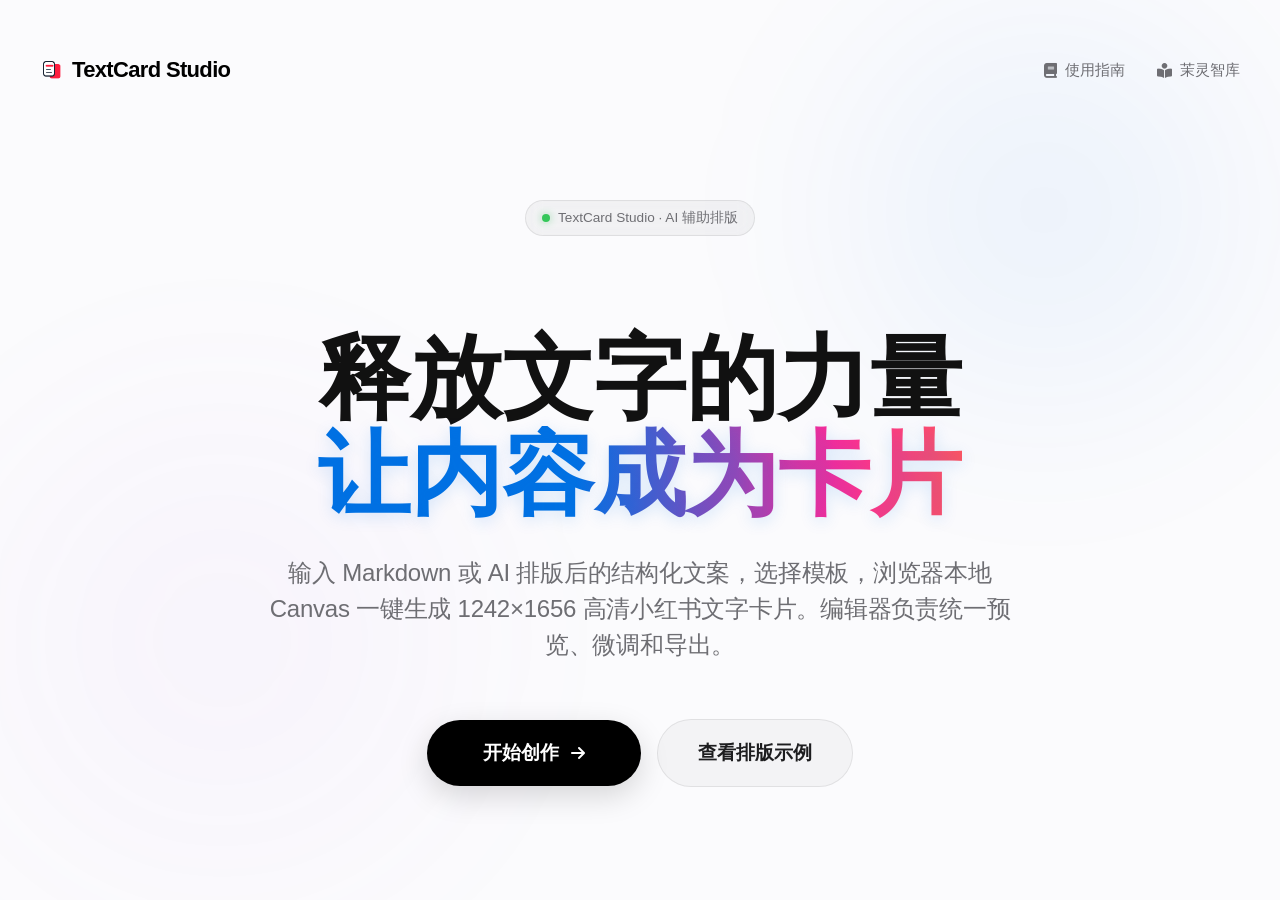
==== commit 814595a6: "1" ====
--- a/index.html
+++ b/index.html
@@ -226,7 +226,7 @@
             
             <main class="hero-section">
                 <div class="hero-pill"><span class="hero-pill-dot"></span>TextCard Studio · AI 辅助排版</div>
-                <h1 class="hero-title">释放文字的力量<br><span class="accent">生成高颜值小红书卡片</span></h1>
+                <h1 class="hero-title">释放文字的力量<br><span class="accent">让内容成为卡片</span></h1>
                 <p class="hero-subtitle">输入 Markdown 或 AI 排版后的结构化文案，选择模板，浏览器本地 Canvas 一键生成 1242×1656 高清小红书文字卡片。编辑器负责统一预览、微调和导出。</p>
                 <div class="hero-actions">
                     <a href="editor.html" class="btn-hero">
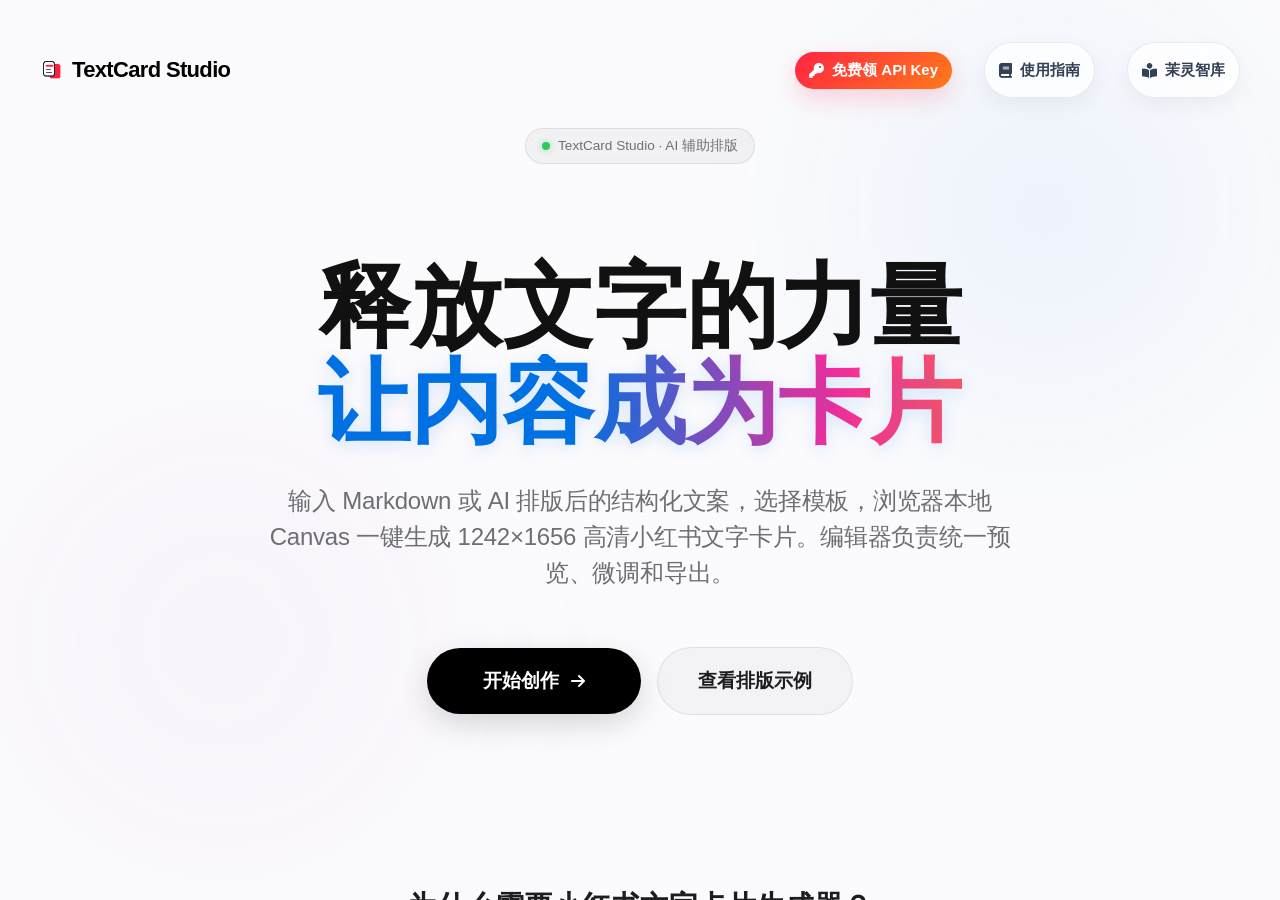
==== commit cdfaaf8a: "功能优化" ====
--- a/index.html
+++ b/index.html
@@ -7,7 +7,7 @@
     <meta name="description" content="TextCard Studio 是面向小红书创作者的文字卡片生成器，支持 Markdown 和 AI 排版文案预览、智能分页、模板定制、本地 Canvas 渲染，一键导出 1242×1656 高清图片。">
     <meta name="author" content="茉灵智库">
     <meta name="robots" content="index, follow">
-    <link rel="canonical" href="https://88lin.github.io/TextCard/">
+    <link rel="canonical" href="https://88lin.github.io/TextCard-Studio/">
     <link rel="author" href="https://blog.88lin.eu.org">
     <link rel="icon" href="/favicon.svg" type="image/svg+xml">
     <link rel="apple-touch-icon" href="/apple-touch-icon.png">
@@ -15,11 +15,11 @@
     
     <!-- Open Graph / Facebook -->
     <meta property="og:type" content="website">
-    <meta property="og:url" content="https://88lin.github.io/TextCard/">
+    <meta property="og:url" content="https://88lin.github.io/TextCard-Studio/">
     <meta property="og:title" content="TextCard Studio｜小红书文字卡片生成器">
     <meta property="og:description" content="用 Markdown 或 AI 排版文案生成小红书文字卡片，支持智能分页、模板定制、本地 Canvas 渲染和高清批量导出。">
     <meta property="og:site_name" content="TextCard Studio">
-    <meta property="og:image" content="https://88lin.github.io/TextCard/og-cover.png">
+    <meta property="og:image" content="https://88lin.github.io/TextCard-Studio/og-cover.png">
     <meta property="og:image:width" content="2400">
     <meta property="og:image:height" content="1260">
     <meta property="og:image:alt" content="TextCard Studio 小红书文字卡片生成器界面预览">
@@ -27,10 +27,10 @@
 
     <!-- Twitter -->
     <meta name="twitter:card" content="summary_large_image">
-    <meta name="twitter:url" content="https://88lin.github.io/TextCard/">
+    <meta name="twitter:url" content="https://88lin.github.io/TextCard-Studio/">
     <meta name="twitter:title" content="TextCard Studio｜小红书文字卡片生成器">
     <meta name="twitter:description" content="支持 Markdown 与 AI 排版文案预览，智能分页生成 1242×1656 小红书文字卡片。">
-    <meta name="twitter:image" content="https://88lin.github.io/TextCard/og-cover.png">
+    <meta name="twitter:image" content="https://88lin.github.io/TextCard-Studio/og-cover.png">
     <meta name="twitter:image:alt" content="小红书文字转图片工具预览图">
 
     <script type="application/ld+json">
@@ -39,9 +39,9 @@
       "@graph": [
         {
           "@type": "WebSite",
-          "@id": "https://88lin.github.io/TextCard/#website",
+          "@id": "https://88lin.github.io/TextCard-Studio/#website",
           "name": "TextCard Studio",
-          "url": "https://88lin.github.io/TextCard/",
+          "url": "https://88lin.github.io/TextCard-Studio/",
           "inLanguage": "zh-CN",
           "publisher": {
             "@id": "https://blog.88lin.eu.org/#organization"
@@ -54,16 +54,16 @@
           "url": "https://blog.88lin.eu.org",
           "logo": {
             "@type": "ImageObject",
-            "url": "https://88lin.github.io/TextCard/logo.png"
+            "url": "https://88lin.github.io/TextCard-Studio/logo.png"
           },
           "sameAs": [
             "https://blog.88lin.eu.org",
-            "https://github.com/88lin/TextCard"
+            "https://github.com/88lin/TextCard-Studio"
           ]
         },
         {
           "@type": "SoftwareApplication",
-          "@id": "https://88lin.github.io/TextCard/#app",
+          "@id": "https://88lin.github.io/TextCard-Studio/#app",
           "name": "TextCard Studio",
           "alternateName": [
             "小红书文字卡片生成器",
@@ -71,13 +71,13 @@
             "Markdown 转图片工具",
             "AI 排版文字卡片工具"
           ],
-          "url": "https://88lin.github.io/TextCard/",
-          "logo": "https://88lin.github.io/TextCard/favicon.svg",
-          "image": "https://88lin.github.io/TextCard/og-cover.png",
+          "url": "https://88lin.github.io/TextCard-Studio/",
+          "logo": "https://88lin.github.io/TextCard-Studio/favicon.svg",
+          "image": "https://88lin.github.io/TextCard-Studio/og-cover.png",
           "screenshot": [
-            "https://88lin.github.io/TextCard/assets/template-minimalist.png",
-            "https://88lin.github.io/TextCard/assets/template-gradient.png",
-            "https://88lin.github.io/TextCard/assets/template-dark.png"
+            "https://88lin.github.io/TextCard-Studio/assets/template-minimalist.png",
+            "https://88lin.github.io/TextCard-Studio/assets/template-gradient.png",
+            "https://88lin.github.io/TextCard-Studio/assets/template-dark.png"
           ],
           "description": "TextCard Studio 是面向小红书创作者的文字卡片生成器，支持 Markdown 和 AI 排版文案预览、智能分页、模板定制、本地 Canvas 渲染与高清图片导出。",
           "applicationCategory": "DesignApplication",
@@ -111,12 +111,12 @@
           "copyrightHolder": {
             "@id": "https://blog.88lin.eu.org/#organization"
           },
-          "codeRepository": "https://github.com/88lin/TextCard",
+          "codeRepository": "https://github.com/88lin/TextCard-Studio",
           "sameAs": [
-            "https://github.com/88lin/TextCard",
+            "https://github.com/88lin/TextCard-Studio",
             "https://blog.88lin.eu.org"
           ],
-          "isBasedOn": "https://github.com/88lin/TextCard"
+          "isBasedOn": "https://github.com/88lin/TextCard-Studio"
         }
       ]
     }
@@ -132,13 +132,13 @@
           "@type": "ListItem",
           "position": 1,
           "name": "首页",
-          "item": "https://88lin.github.io/TextCard/"
+          "item": "https://88lin.github.io/TextCard-Studio/"
         },
         {
           "@type": "ListItem",
           "position": 2,
           "name": "编辑器",
-          "item": "https://88lin.github.io/TextCard/editor.html"
+          "item": "https://88lin.github.io/TextCard-Studio/editor.html"
         }
       ]
     }
@@ -211,6 +211,9 @@
                     TextCard Studio
                 </div>
                 <div class="nav-links">
+                    <a class="api-key-link" href="https://qm.qq.com/q/T5lLda4Feq" target="_blank" rel="noopener" title="免费免费领取顶级大模型 API Key">
+                        <i class="fas fa-key"></i> <span>免费领 API Key</span>
+                    </a>
                     <a href="guide.html">
                         <i class="fas fa-book"></i> 使用指南
                     </a>
@@ -358,8 +361,8 @@
             </section>
 
             <footer style="text-align: center; padding: 2rem; border-top: 1px solid rgba(0,0,0,0.05); margin-top: 2rem; color: var(--color-text-secondary); font-size: 0.9rem;">
-                <p style="margin-bottom: 0.5rem;"><a href="editor.html" style="color:inherit;">编辑器</a> · <a href="guide.html" style="color:inherit;">使用指南</a> · <a href="format-demo.html" style="color:inherit;">排版示例</a> · <a href="https://github.com/88lin/TextCard" target="_blank" rel="noopener" style="color:inherit;">项目源码</a></p>
-                <p>&copy; 2026 TextCard Studio | Original project: <a href="https://github.com/88lin/TextCard" target="_blank" rel="noopener" style="color:inherit;">88lin/TextCard</a></p>
+                <p style="margin-bottom: 0.5rem;"><a href="editor.html" style="color:inherit;">编辑器</a> · <a href="guide.html" style="color:inherit;">使用指南</a> · <a href="format-demo.html" style="color:inherit;">排版示例</a> · <a href="https://github.com/88lin/TextCard-Studio" target="_blank" rel="noopener" style="color:inherit;">项目源码</a></p>
+                <p>&copy; 2026 TextCard Studio | GitHub: <a href="https://github.com/88lin/TextCard-Studio" target="_blank" rel="noopener" style="color:inherit;">88lin/TextCard-Studio</a></p>
             </footer>
         </div>
         <div class="landing-bg">
--- a/css/pages/index.css
+++ b/css/pages/index.css
@@ -139,6 +139,42 @@
   color: var(--landing-text-main);
 }
 
+.landing-nav .nav-links a:not(.api-key-link),
+.landing-nav .nav-links .contact-item {
+  min-height: 38px;
+  padding: 8px 14px;
+  border: 1px solid rgba(15, 23, 42, 0.08);
+  border-radius: 999px;
+  background: rgba(255, 255, 255, 0.74);
+  box-shadow: 0 8px 20px rgba(15, 23, 42, 0.05);
+  color: #334155;
+  font-weight: 700;
+}
+
+.landing-nav .nav-links a:not(.api-key-link):hover,
+.landing-nav .nav-links .contact-item:hover {
+  border-color: rgba(0, 113, 227, 0.22);
+  color: var(--landing-accent);
+  transform: translateY(-1px);
+  box-shadow: 0 12px 26px rgba(15, 23, 42, 0.08);
+}
+
+.landing-nav .nav-links .api-key-link {
+  padding: 9px 14px;
+  border-radius: 999px;
+  color: #fff;
+  background: linear-gradient(135deg, #ff2442 0%, #ff7a1a 100%);
+  box-shadow: 0 10px 24px rgba(255, 36, 66, 0.18);
+  font-weight: 700;
+  white-space: nowrap;
+}
+
+.landing-nav .nav-links .api-key-link:hover {
+  color: #fff;
+  transform: translateY(-1px);
+  box-shadow: 0 14px 28px rgba(255, 36, 66, 0.24);
+}
+
 .qr-trigger {
   position: relative;
 }
@@ -213,7 +249,7 @@
   justify-content: center;
   align-items: center;
   text-align: center;
-  padding: 80px 0 100px;
+  padding: 8px 0 100px;
   animation: fadeUp 1.2s cubic-bezier(0.165, 0.84, 0.44, 1);
 }
 
@@ -475,7 +511,7 @@
   }
 
   .landing-nav .nav-links {
-    gap: 12px;
+    gap: 10px;
     font-size: 13px;
     flex-shrink: 0;
   }
@@ -484,6 +520,10 @@
   .landing-nav .nav-links .contact-item {
     font-size: 13px;
     gap: 6px;
+  }
+
+  .landing-nav .nav-links .api-key-link {
+    padding: 8px 11px;
   }
 
   .hero-section {
@@ -520,6 +560,10 @@
 }
 
 @media (max-width: 480px) {
+  .landing-nav .nav-links .contact-item {
+    display: none;
+  }
+
   .landing-nav .nav-links {
     gap: 10px;
   }
